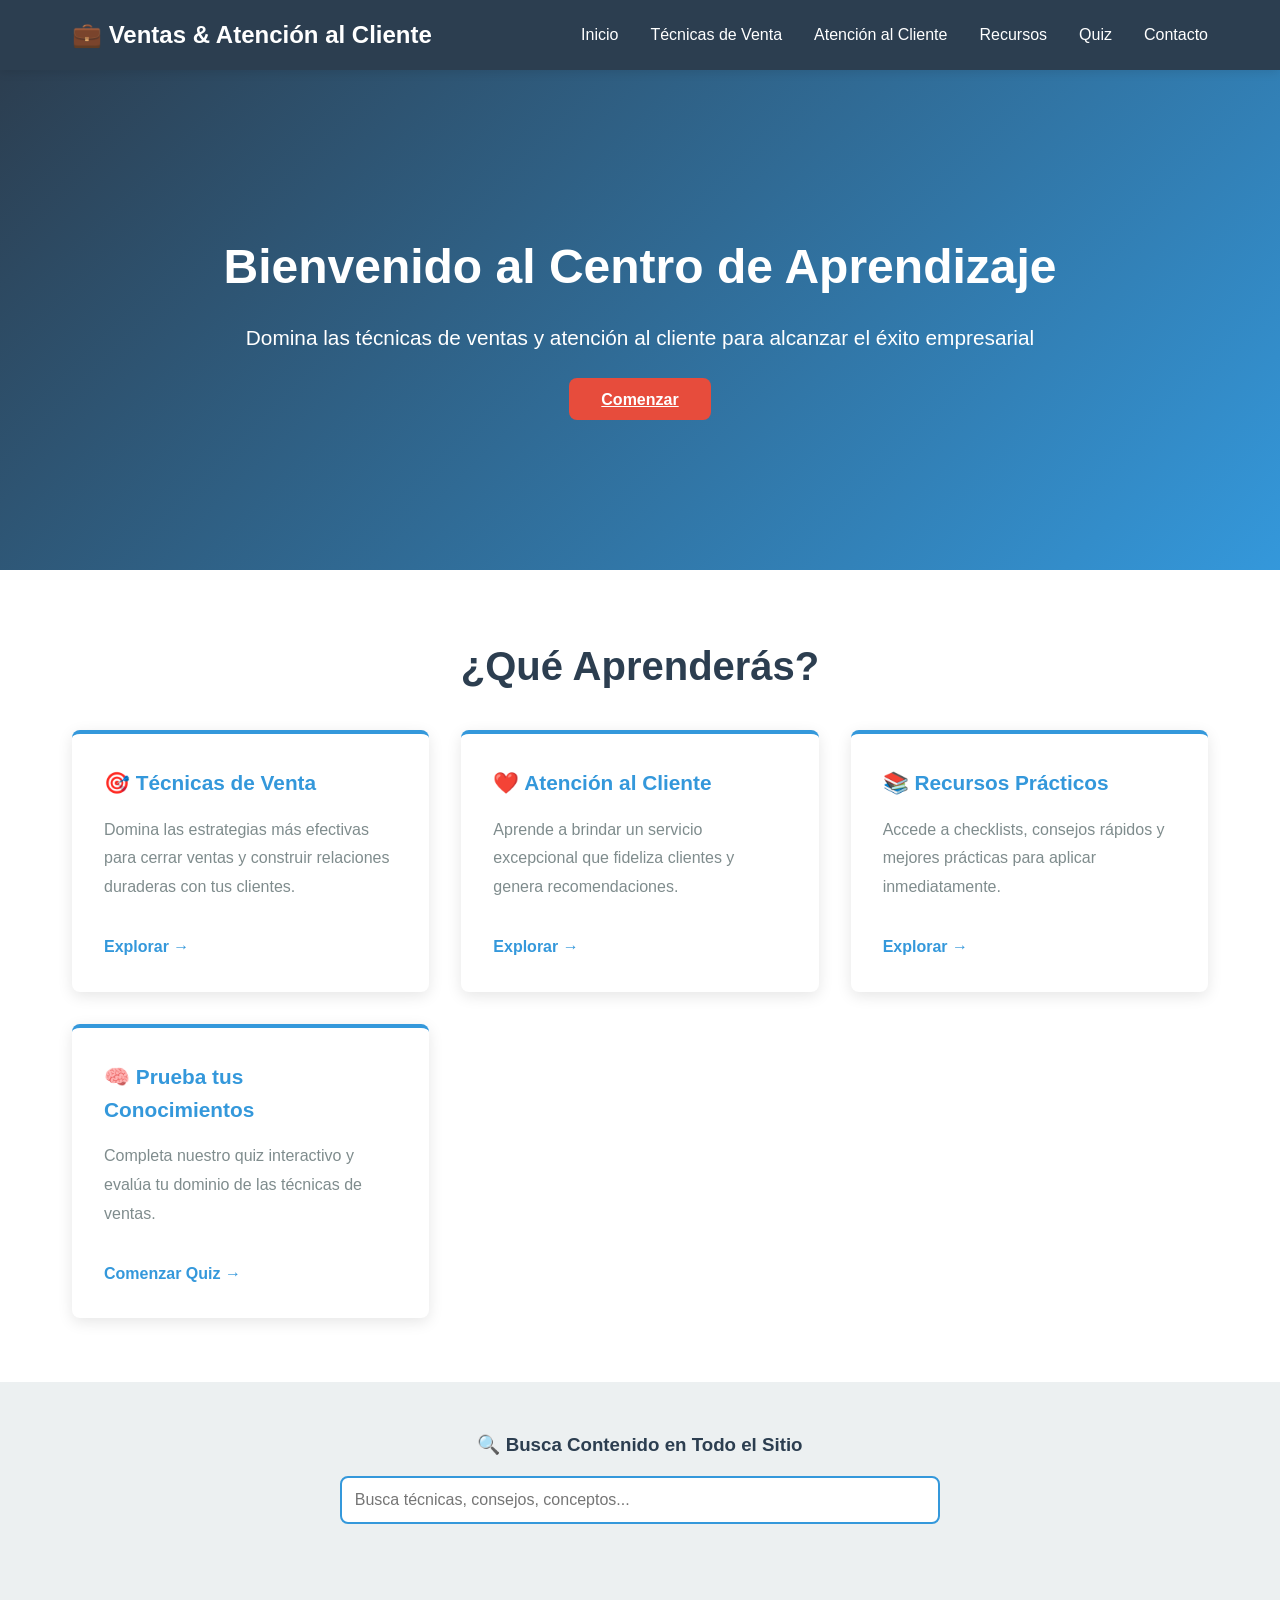
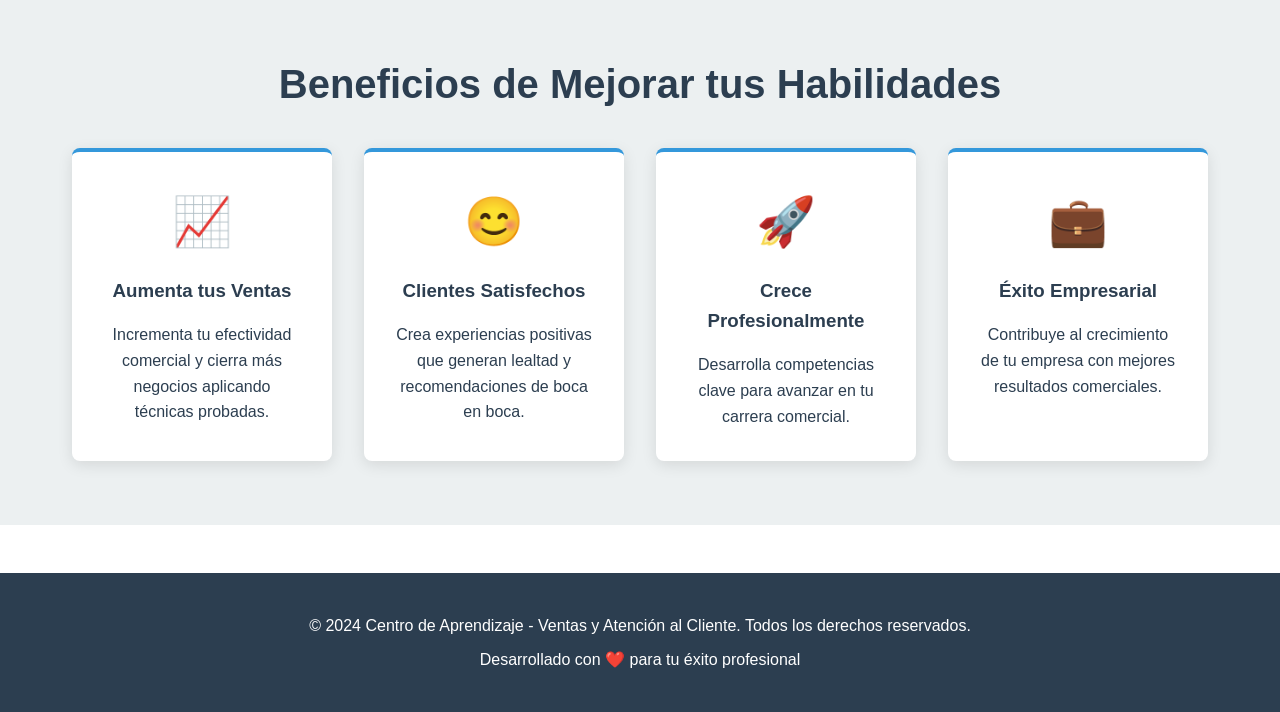
==== index.html @ 7750891f "Crear estructura inicial" ====
<!DOCTYPE html>
<html lang="es">
<head>
    <meta charset="UTF-8">
    <meta name="viewport" content="width=device-width, initial-scale=1.0">
    <title>Ventas y Atención al Cliente</title>
    <link rel="stylesheet" href="css/styles.css">
</head>
<body>
    <!-- Navegación -->
    <nav class="navbar">
        <div class="nav-container">
            <div class="logo">
                <h1>💼 Ventas & Atención al Cliente</h1>
            </div>
            <ul class="nav-menu">
                <li><a href="index.html" class="nav-link">Inicio</a></li>
                <li><a href="tecnicas-venta.html" class="nav-link">Técnicas de Venta</a></li>
                <li><a href="atencion-cliente.html" class="nav-link">Atención al Cliente</a></li>
                <li><a href="recursos.html" class="nav-link">Recursos</a></li>
                <li><a href="quiz.html" class="nav-link">Quiz</a></li>
                <li><a href="contacto.html" class="nav-link">Contacto</a></li>
            </ul>
            <div class="hamburger">
                <span></span>
                <span></span>
                <span></span>
            </div>
        </div>
    </nav>

    <!-- Sección Inicio -->
    <section class="hero">
        <div class="hero-content">
            <h2>Bienvenido al Centro de Aprendizaje</h2>
            <p>Domina las técnicas de ventas y atención al cliente para alcanzar el éxito empresarial</p>
            <a href="tecnicas-venta.html" class="cta-button">Comenzar</a>
        </div>
    </section>

    <!-- Sección de Características -->
    <section class="section">
        <div class="container">
            <h2>¿Qué Aprenderás?</h2>
            <div class="cards-grid">
                <div class="card">
                    <h3>🎯 Técnicas de Venta</h3>
                    <p>Domina las estrategias más efectivas para cerrar ventas y construir relaciones duraderas con tus clientes.</p>
                    <a href="tecnicas-venta.html" class="card-link">Explorar →</a>
                </div>

                <div class="card">
                    <h3>❤️ Atención al Cliente</h3>
                    <p>Aprende a brindar un servicio excepcional que fideliza clientes y genera recomendaciones.</p>
                    <a href="atencion-cliente.html" class="card-link">Explorar →</a>
                </div>

                <div class="card">
                    <h3>📚 Recursos Prácticos</h3>
                    <p>Accede a checklists, consejos rápidos y mejores prácticas para aplicar inmediatamente.</p>
                    <a href="recursos.html" class="card-link">Explorar →</a>
                </div>

                <div class="card">
                    <h3>🧠 Prueba tus Conocimientos</h3>
                    <p>Completa nuestro quiz interactivo y evalúa tu dominio de las técnicas de ventas.</p>
                    <a href="quiz.html" class="card-link">Comenzar Quiz →</a>
                </div>
            </div>
        </div>
    </section>

    <!-- Sección de Búsqueda Global -->
    <section class="search-section">
        <div class="search-container">
            <h3>🔍 Busca Contenido en Todo el Sitio</h3>
            <input type="text" id="searchInput" class="search-input" placeholder="Busca técnicas, consejos, conceptos...">
            <div id="searchResults" class="search-results"></div>
        </div>
    </section>

    <!-- Sección de Beneficios -->
    <section class="section alt-bg">
        <div class="container">
            <h2>Beneficios de Mejorar tus Habilidades</h2>
            <div class="benefits-grid">
                <div class="benefit-card">
                    <div class="benefit-icon">📈</div>
                    <h3>Aumenta tus Ventas</h3>
                    <p>Incrementa tu efectividad comercial y cierra más negocios aplicando técnicas probadas.</p>
                </div>

                <div class="benefit-card">
                    <div class="benefit-icon">😊</div>
                    <h3>Clientes Satisfechos</h3>
                    <p>Crea experiencias positivas que generan lealtad y recomendaciones de boca en boca.</p>
                </div>

                <div class="benefit-card">
                    <div class="benefit-icon">🚀</div>
                    <h3>Crece Profesionalmente</h3>
                    <p>Desarrolla competencias clave para avanzar en tu carrera comercial.</p>
                </div>

                <div class="benefit-card">
                    <div class="benefit-icon">💼</div>
                    <h3>Éxito Empresarial</h3>
                    <p>Contribuye al crecimiento de tu empresa con mejores resultados comerciales.</p>
                </div>
            </div>
        </div>
    </section>

    <!-- Footer -->
    <footer class="footer">
        <div class="footer-content">
            <p>&copy; 2024 Centro de Aprendizaje - Ventas y Atención al Cliente. Todos los derechos reservados.</p>
            <p>Desarrollado con ❤️ para tu éxito profesional</p>
        </div>
    </footer>

    <script src="js/script.js"></script>
</body>
</html>
---- css/styles.css ----
/* ==================== VARIABLES Y RESET ==================== */
:root {
    --primary-color: #2c3e50;
    --secondary-color: #3498db;
    --accent-color: #e74c3c;
    --success-color: #27ae60;
    --light-bg: #ecf0f1;
    --white: #ffffff;
    --text-dark: #2c3e50;
    --text-light: #7f8c8d;
    --border-radius: 8px;
    --transition: all 0.3s ease;
}

* {
    margin: 0;
    padding: 0;
    box-sizing: border-box;
}

html {
    scroll-behavior: smooth;
}

body {
    font-family: 'Segoe UI', Tahoma, Geneva, Verdana, sans-serif;
    color: var(--text-dark);
    line-height: 1.6;
    background-color: var(--white);
}

/* ==================== NAVEGACIÓN ==================== */
.navbar {
    background-color: var(--primary-color);
    color: var(--white);
    padding: 1rem 0;
    position: sticky;
    top: 0;
    z-index: 1000;
    box-shadow: 0 2px 10px rgba(0, 0, 0, 0.1);
}

.nav-container {
    max-width: 1200px;
    margin: 0 auto;
    padding: 0 2rem;
    display: flex;
    justify-content: space-between;
    align-items: center;
}

.logo h1 {
    font-size: 1.5rem;
    font-weight: 700;
}

.nav-menu {
    display: flex;
    list-style: none;
    gap: 2rem;
}

.nav-link {
    color: var(--white);
    text-decoration: none;
    transition: var(--transition);
    font-weight: 500;
}

.nav-link:hover {
    color: var(--secondary-color);
    border-bottom: 2px solid var(--secondary-color);
}

.hamburger {
    display: none;
    flex-direction: column;
    cursor: pointer;
}

.hamburger span {
    width: 25px;
    height: 3px;
    background-color: var(--white);
    margin: 5px 0;
    transition: var(--transition);
}

/* ==================== SECCIÓN HERO ==================== */
.hero {
    background: linear-gradient(135deg, var(--primary-color), var(--secondary-color));
    color: var(--white);
    padding: 6rem 2rem;
    text-align: center;
    min-height: 500px;
    display: flex;
    align-items: center;
    justify-content: center;
}

.hero-content h2 {
    font-size: 3rem;
    margin-bottom: 1rem;
    animation: fadeInDown 0.8s ease;
}

.hero-content p {
    font-size: 1.3rem;
    margin-bottom: 2rem;
    animation: fadeInUp 0.8s ease;
}

@keyframes fadeInDown {
    from {
        opacity: 0;
        transform: translateY(-30px);
    }
    to {
        opacity: 1;
        transform: translateY(0);
    }
}

@keyframes fadeInUp {
    from {
        opacity: 0;
        transform: translateY(30px);
    }
    to {
        opacity: 1;
        transform: translateY(0);
    }
}

/* ==================== BOTONES ==================== */
.cta-button {
    background-color: var(--accent-color);
    color: var(--white);
    border: none;
    padding: 0.8rem 2rem;
    font-size: 1rem;
    border-radius: var(--border-radius);
    cursor: pointer;
    transition: var(--transition);
    font-weight: 600;
}

.cta-button:hover {
    background-color: #c0392b;
    transform: translateY(-2px);
    box-shadow: 0 5px 15px rgba(231, 76, 60, 0.3);
}

/* ==================== SECCIÓN BÚSQUEDA ==================== */
.search-section {
    background-color: var(--light-bg);
    padding: 3rem 2rem;
    text-align: center;
}

.search-container {
    max-width: 600px;
    margin: 0 auto;
}

.search-container h3 {
    margin-bottom: 1rem;
    color: var(--primary-color);
}

.search-input {
    width: 100%;
    padding: 0.8rem;
    font-size: 1rem;
    border: 2px solid var(--secondary-color);
    border-radius: var(--border-radius);
    outline: none;
    transition: var(--transition);
}

.search-input:focus {
    border-color: var(--accent-color);
    box-shadow: 0 0 10px rgba(52, 152, 219, 0.2);
}

.search-results {
    margin-top: 1rem;
    text-align: left;
    max-height: 400px;
    overflow-y: auto;
}

.search-results-list {
    display: flex;
    flex-direction: column;
    gap: 0.5rem;
}

.search-result-item {
    background-color: var(--white);
    padding: 1rem;
    border-left: 4px solid var(--secondary-color);
    border-radius: var(--border-radius);
    cursor: pointer;
    transition: var(--transition);
    display: flex;
    justify-content: space-between;
    align-items: center;
    box-shadow: 0 2px 8px rgba(0, 0, 0, 0.08);
}

.search-result-item:hover {
    background-color: #f8f9fa;
    transform: translateX(5px);
    box-shadow: 0 4px 12px rgba(52, 152, 219, 0.15);
}

.result-content {
    display: flex;
    flex-direction: column;
    gap: 0.3rem;
    flex: 1;
}

.search-result-item strong {
    color: var(--secondary-color);
    font-size: 0.95rem;
}

.search-result-item small {
    color: var(--text-light);
    font-size: 0.85rem;
}

.result-icon {
    color: var(--secondary-color);
    font-weight: bold;
    margin-left: 1rem;
    font-size: 1.2rem;
}

.search-counter {
    margin-top: 1rem;
    padding: 0.8rem;
    background-color: #f0f7ff;
    border-radius: var(--border-radius);
    text-align: center;
    font-size: 0.9rem;
    color: var(--text-light);
    font-weight: 500;
}

.no-results {
    color: var(--text-light);
    padding: 1rem;
    text-align: center;
    font-style: italic;
}

/* ==================== CONTENEDOR Y SECCIONES ==================== */
.container {
    max-width: 1200px;
    margin: 0 auto;
    padding: 0 2rem;
}

.section {
    padding: 4rem 2rem;
}

.section h2 {
    font-size: 2.5rem;
    margin-bottom: 2rem;
    text-align: center;
    color: var(--primary-color);
}

.alt-bg {
    background-color: var(--light-bg);
}

/* ==================== GRID DE TARJETAS ==================== */
.cards-grid {
    display: grid;
    grid-template-columns: repeat(auto-fit, minmax(300px, 1fr));
    gap: 2rem;
    margin-top: 2rem;
}

.card {
    background-color: var(--white);
    border-radius: var(--border-radius);
    padding: 2rem;
    box-shadow: 0 4px 15px rgba(0, 0, 0, 0.1);
    transition: var(--transition);
    border-top: 4px solid var(--secondary-color);
}

.card:hover {
    transform: translateY(-10px);
    box-shadow: 0 8px 25px rgba(0, 0, 0, 0.15);
}

.card h3 {
    color: var(--secondary-color);
    margin-bottom: 1rem;
    font-size: 1.3rem;
}

.card p {
    color: var(--text-light);
    margin-bottom: 1rem;
    line-height: 1.8;
}

.card ul {
    list-style: none;
    padding-left: 0;
}

.card li {
    padding: 0.5rem 0;
    padding-left: 1.5rem;
    position: relative;
    color: var(--text-dark);
}

.card li:before {
    content: "→";
    position: absolute;
    left: 0;
    color: var(--accent-color);
    font-weight: bold;
}

/* ==================== GRID DE RECURSOS ==================== */
.resources-grid {
    display: grid;
    grid-template-columns: repeat(auto-fit, minmax(280px, 1fr));
    gap: 2rem;
    margin-top: 2rem;
}

.resource-card {
    background-color: var(--white);
    padding: 2rem;
    border-radius: var(--border-radius);
    box-shadow: 0 4px 15px rgba(0, 0, 0, 0.1);
    border-left: 5px solid var(--success-color);
}

.resource-card h3 {
    color: var(--primary-color);
    margin-bottom: 1rem;
}

.resource-card ul {
    list-style: none;
}

.resource-card li {
    padding: 0.5rem 0;
    color: var(--text-dark);
}

/* ==================== QUIZ ==================== */
.quiz-intro {
    text-align: center;
    font-size: 1.1rem;
    color: var(--text-light);
    margin-bottom: 2rem;
}

.quiz-container {
    max-width: 800px;
    margin: 0 auto;
}

.quiz-question {
    background-color: var(--white);
    padding: 2rem;
    margin-bottom: 2rem;
    border-radius: var(--border-radius);
    box-shadow: 0 4px 15px rgba(0, 0, 0, 0.1);
    border-left: 4px solid var(--secondary-color);
}

.quiz-question h4 {
    color: var(--primary-color);
    margin-bottom: 1rem;
    font-size: 1.1rem;
}

.quiz-options {
    display: flex;
    flex-direction: column;
    gap: 0.8rem;
}

.quiz-option {
    display: flex;
    align-items: center;
}

.quiz-option input[type="radio"] {
    margin-right: 0.8rem;
    cursor: pointer;
    width: 18px;
    height: 18px;
}

.quiz-option label {
    cursor: pointer;
    flex: 1;
    padding: 0.5rem;
    border-radius: var(--border-radius);
    transition: var(--transition);
}

.quiz-option input[type="radio"]:checked + label {
    background-color: var(--secondary-color);
    color: var(--white);
}

.quiz-button {
    text-align: center;
    margin-top: 2rem;
}

.quiz-results {
    background-color: var(--light-bg);
    padding: 2rem;
    border-radius: var(--border-radius);
    text-align: center;
    border: 2px solid var(--success-color);
}

.quiz-results h3 {
    color: var(--primary-color);
    margin-bottom: 1rem;
}

.quiz-results p {
    font-size: 1.2rem;
    margin-bottom: 1rem;
}

#resultScore {
    font-size: 2rem;
    font-weight: bold;
    color: var(--success-color);
}

/* ==================== FORMULARIO DE CONTACTO ==================== */
.contact-form {
    max-width: 600px;
    margin: 2rem auto;
    background-color: var(--white);
    padding: 2rem;
    border-radius: var(--border-radius);
    box-shadow: 0 4px 15px rgba(0, 0, 0, 0.1);
}

.form-group {
    margin-bottom: 1.5rem;
}

.form-group label {
    display: block;
    margin-bottom: 0.5rem;
    color: var(--primary-color);
    font-weight: 600;
}

.form-group input,
.form-group select,
.form-group textarea {
    width: 100%;
    padding: 0.8rem;
    border: 1px solid #bdc3c7;
    border-radius: var(--border-radius);
    font-size: 1rem;
    font-family: inherit;
    transition: var(--transition);
}

.form-group input:focus,
.form-group select:focus,
.form-group textarea:focus {
    outline: none;
    border-color: var(--secondary-color);
    box-shadow: 0 0 10px rgba(52, 152, 219, 0.2);
}

.form-message {
    margin-top: 1rem;
    text-align: center;
    font-weight: 600;
    padding: 1rem;
    border-radius: var(--border-radius);
    display: none;
}

.form-message.success {
    background-color: #d4edda;
    color: #155724;
    display: block;
}

.form-message.error {
    background-color: #f8d7da;
    color: #721c24;
    display: block;
}

/* ==================== FOOTER ==================== */
.footer {
    background-color: var(--primary-color);
    color: var(--white);
    text-align: center;
    padding: 2rem;
    margin-top: 3rem;
}

.footer-content p {
    margin: 0.5rem 0;
}

/* ==================== RESPONSIVE DESIGN ==================== */
@media (max-width: 768px) {
    .hamburger {
        display: flex;
    }

    .nav-menu {
        display: none;
        position: absolute;
        top: 70px;
        left: 0;
        width: 100%;
        background-color: var(--primary-color);
        flex-direction: column;
        gap: 0;
        padding: 1rem 0;
    }

    .nav-menu.active {
        display: flex;
    }

    .nav-menu li {
        padding: 0.8rem 2rem;
        border-bottom: 1px solid rgba(255, 255, 255, 0.1);
    }

    .hero-content h2 {
        font-size: 2rem;
    }

    .hero-content p {
        font-size: 1.1rem;
    }

    .hero {
        padding: 4rem 2rem;
        min-height: 350px;
    }

    .section h2 {
        font-size: 2rem;
    }

    .cards-grid {
        grid-template-columns: 1fr;
    }

    .resources-grid {
        grid-template-columns: 1fr;
    }

    .search-input {
        font-size: 16px; /* Evita zoom en iOS */
    }

    .quiz-options {
        gap: 1rem;
    }
}

@media (max-width: 768px) {
    [style*="display: grid; grid-template-columns: 1fr 1fr"] {
        grid-template-columns: 1fr !important;
    }
}

@media (max-width: 480px) {
    .nav-container {
        padding: 0 1rem;
    }

    .logo h1 {
        font-size: 1.2rem;
    }

    .hero-content h2 {
        font-size: 1.5rem;
    }

    .hero-content p {
        font-size: 1rem;
    }

    .section {
        padding: 2rem 1rem;
    }

    .section h2 {
        font-size: 1.5rem;
    }

    .card {
        padding: 1.5rem;
    }

    .contact-form {
        padding: 1.5rem;
    }

    .cta-button {
        padding: 0.7rem 1.5rem;
        font-size: 0.9rem;
    }

    .benefit-card,
    .tip-card,
    .phrase-card,
    .metric-card,
    .info-card,
    .faq-item,
    .testimonial-card {
        padding: 1.5rem;
    }
}

/* ==================== ANIMACIONES ==================== */
@keyframes slideIn {
    from {
        opacity: 0;
        transform: translateX(-50px);
    }
    to {
        opacity: 1;
        transform: translateX(0);
    }
}

.card {
    animation: slideIn 0.6s ease;
}

/* ==================== GRILLAS ADICIONALES ==================== */
.benefits-grid {
    display: grid;
    grid-template-columns: repeat(auto-fit, minmax(250px, 1fr));
    gap: 2rem;
    margin-top: 2rem;
}

.benefit-card {
    background-color: var(--white);
    padding: 2rem;
    border-radius: var(--border-radius);
    box-shadow: 0 4px 15px rgba(0, 0, 0, 0.1);
    text-align: center;
    border-top: 4px solid var(--secondary-color);
}

.benefit-icon {
    font-size: 3rem;
    margin-bottom: 1rem;
}

.benefit-card h3 {
    color: var(--primary-color);
    margin-bottom: 1rem;
}

.tips-grid {
    display: grid;
    grid-template-columns: repeat(auto-fit, minmax(280px, 1fr));
    gap: 2rem;
    margin-top: 2rem;
}

.tip-card {
    background-color: var(--white);
    padding: 1.5rem;
    border-radius: var(--border-radius);
    border-left: 4px solid var(--accent-color);
    box-shadow: 0 4px 15px rgba(0, 0, 0, 0.1);
}

.tip-card h4 {
    color: var(--secondary-color);
    margin-bottom: 0.8rem;
}

.attitudes-grid {
    display: grid;
    grid-template-columns: repeat(auto-fit, minmax(200px, 1fr));
    gap: 1.5rem;
    margin-top: 2rem;
}

.attitude-card {
    background-color: var(--white);
    padding: 1.5rem;
    border-radius: var(--border-radius);
    box-shadow: 0 4px 15px rgba(0, 0, 0, 0.1);
    border-top: 3px solid var(--success-color);
    text-align: center;
}

.attitude-card h4 {
    color: var(--primary-color);
    margin-bottom: 0.5rem;
}

.phrases-grid {
    display: grid;
    grid-template-columns: repeat(auto-fit, minmax(250px, 1fr));
    gap: 2rem;
    margin-top: 2rem;
}

.phrase-card {
    background-color: var(--white);
    padding: 1.5rem;
    border-radius: var(--border-radius);
    box-shadow: 0 4px 15px rgba(0, 0, 0, 0.1);
    border-left: 4px solid var(--secondary-color);
}

.phrase-card h4 {
    color: var(--primary-color);
    margin-bottom: 1rem;
}

.phrase-card ul {
    list-style: none;
    padding: 0;
}

.phrase-card li {
    padding: 0.5rem 0;
    color: var(--text-dark);
    font-size: 0.95rem;
}

.metrics-grid {
    display: grid;
    grid-template-columns: repeat(auto-fit, minmax(250px, 1fr));
    gap: 2rem;
    margin-top: 2rem;
}

.metric-card {
    background-color: var(--white);
    padding: 2rem;
    border-radius: var(--border-radius);
    box-shadow: 0 4px 15px rgba(0, 0, 0, 0.1);
    border-top: 4px solid var(--accent-color);
}

.metric-card h4 {
    color: var(--secondary-color);
    margin-bottom: 0.8rem;
}

.info-grid {
    display: grid;
    grid-template-columns: repeat(auto-fit, minmax(200px, 1fr));
    gap: 2rem;
    margin-top: 2rem;
}

.info-card {
    background-color: var(--white);
    padding: 1.5rem;
    border-radius: var(--border-radius);
    box-shadow: 0 4px 15px rgba(0, 0, 0, 0.1);
    text-align: center;
}

.info-card h4 {
    color: var(--secondary-color);
    margin-bottom: 0.5rem;
}

.contact-info {
    background-color: var(--light-bg);
    padding: 2rem;
    border-radius: var(--border-radius);
}

.info-item {
    margin-bottom: 2rem;
    padding-bottom: 1.5rem;
    border-bottom: 1px solid #bdc3c7;
}

.info-item:last-child {
    border-bottom: none;
    margin-bottom: 0;
    padding-bottom: 0;
}

.info-item h4 {
    color: var(--secondary-color);
    margin-bottom: 0.5rem;
}

.faq-grid {
    display: grid;
    grid-template-columns: repeat(auto-fit, minmax(280px, 1fr));
    gap: 2rem;
    margin-top: 2rem;
}

.faq-item {
    background-color: var(--white);
    padding: 1.5rem;
    border-radius: var(--border-radius);
    box-shadow: 0 4px 15px rgba(0, 0, 0, 0.1);
    border-left: 4px solid var(--secondary-color);
}

.faq-item h4 {
    color: var(--primary-color);
    margin-bottom: 0.8rem;
}

.testimonials-grid {
    display: grid;
    grid-template-columns: repeat(auto-fit, minmax(280px, 1fr));
    gap: 2rem;
    margin-top: 2rem;
}

.testimonial-card {
    background-color: var(--white);
    padding: 2rem;
    border-radius: var(--border-radius);
    box-shadow: 0 4px 15px rgba(0, 0, 0, 0.1);
    border-top: 4px solid var(--success-color);
}

.testimonial-card .stars {
    font-size: 1.2rem;
    margin-bottom: 1rem;
}

.testimonial-card p {
    font-style: italic;
    color: var(--text-light);
    margin-bottom: 1rem;
    line-height: 1.8;
}

.testimonial-card h4 {
    color: var(--secondary-color);
    font-size: 0.95rem;
}

.card-link {
    display: inline-block;
    margin-top: 1rem;
    color: var(--secondary-color);
    text-decoration: none;
    font-weight: 600;
    transition: var(--transition);
}

.card-link:hover {
    color: var(--accent-color);
    transform: translateX(5px);
}

/* ==================== ACCESIBILIDAD ==================== */
@media (prefers-reduced-motion: reduce) {
    * {
        animation-duration: 0.01ms !important;
        animation-iteration-count: 1 !important;
        transition-duration: 0.01ms !important;
    }
}
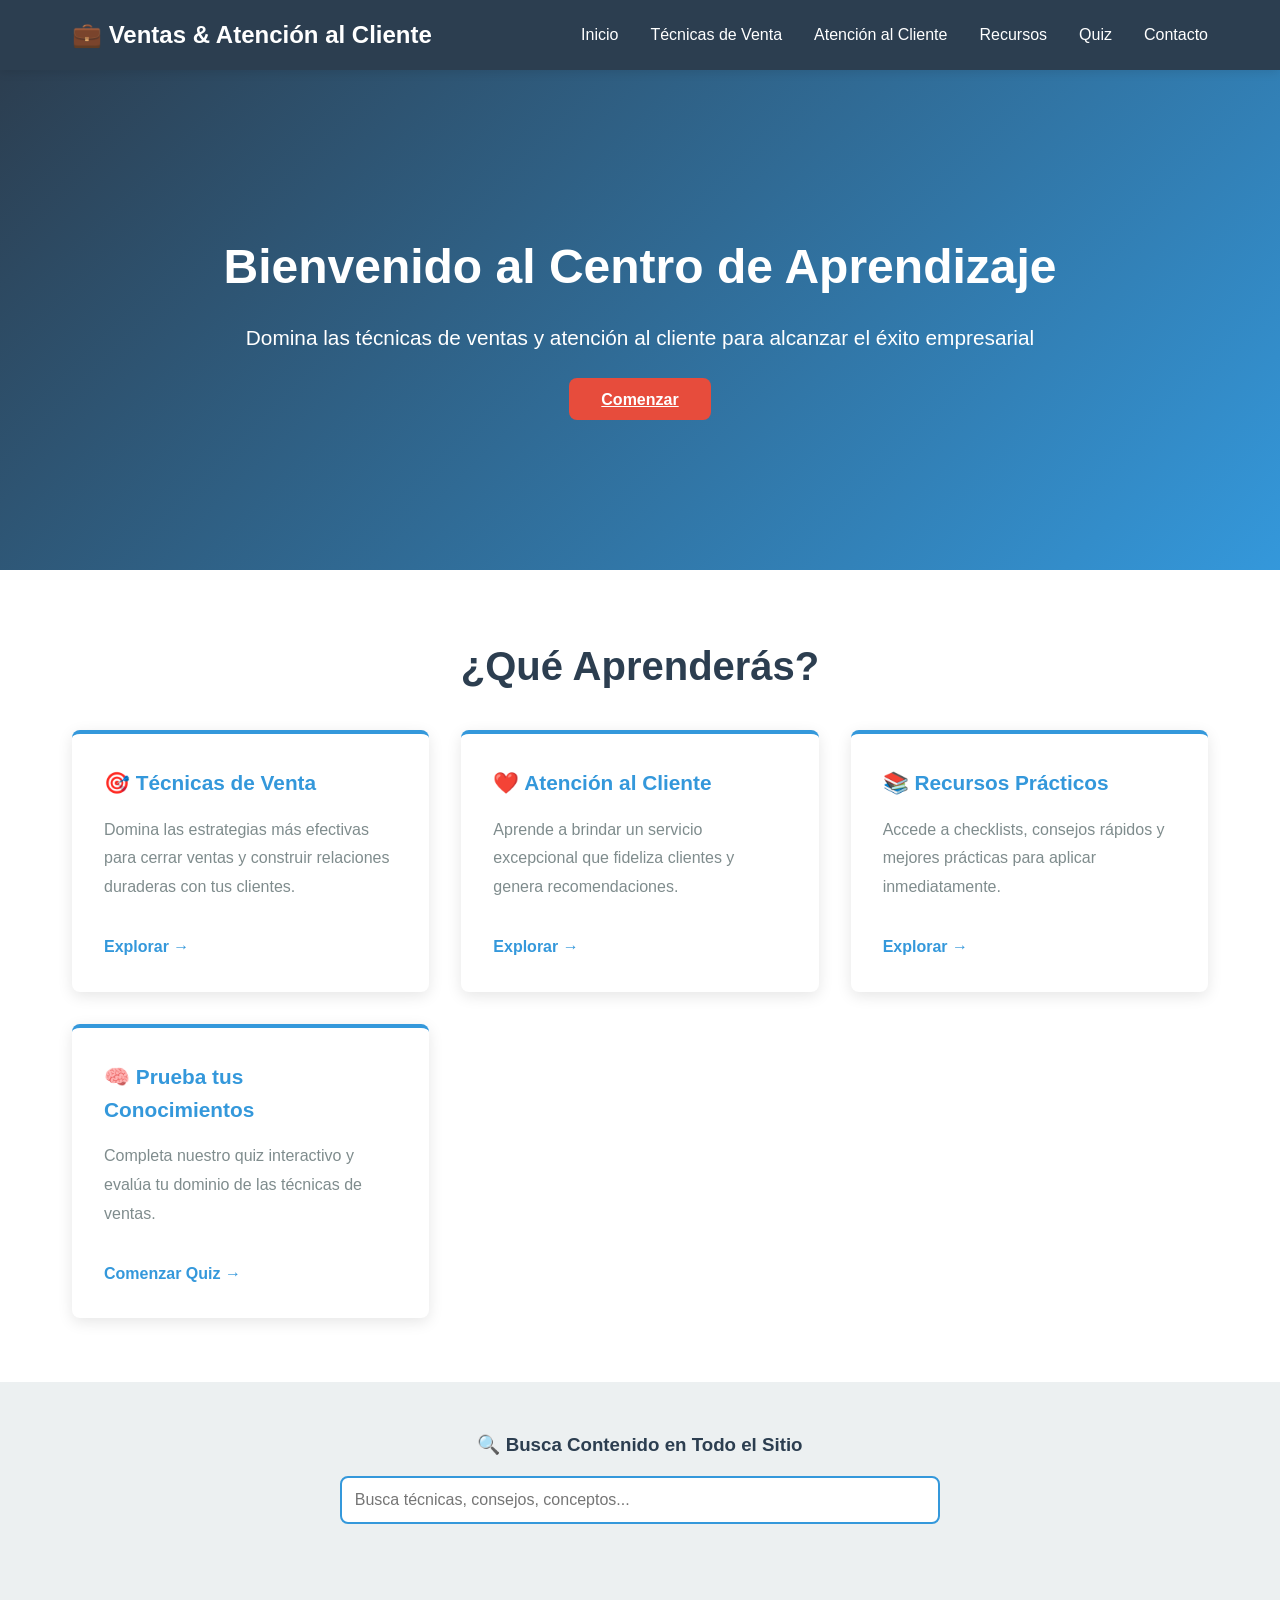
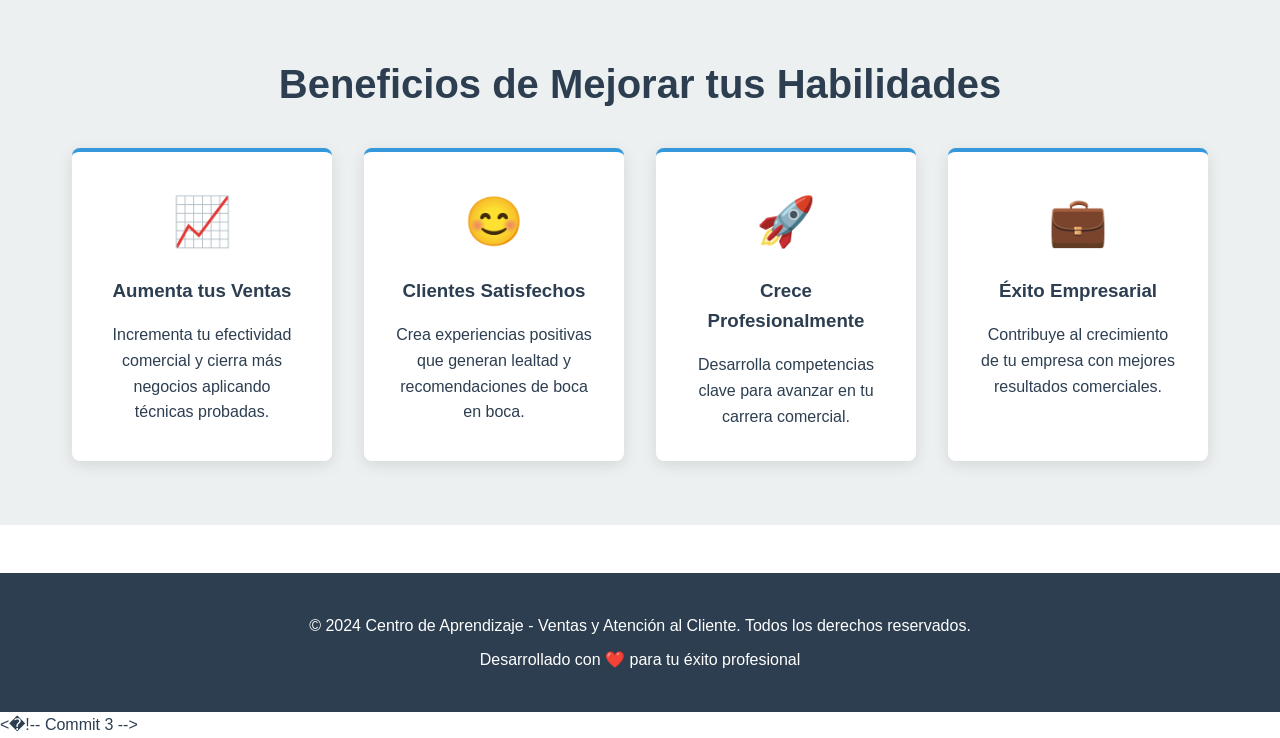
==== commit a86a6877: "Actualizar página de inicio" ====
--- a/index.html
+++ b/index.html
@@ -122,3 +122,6 @@
     <script src="js/script.js"></script>
 </body>
 </html>
+< ! - -   C o m m i t   3   - - > + 
+ 
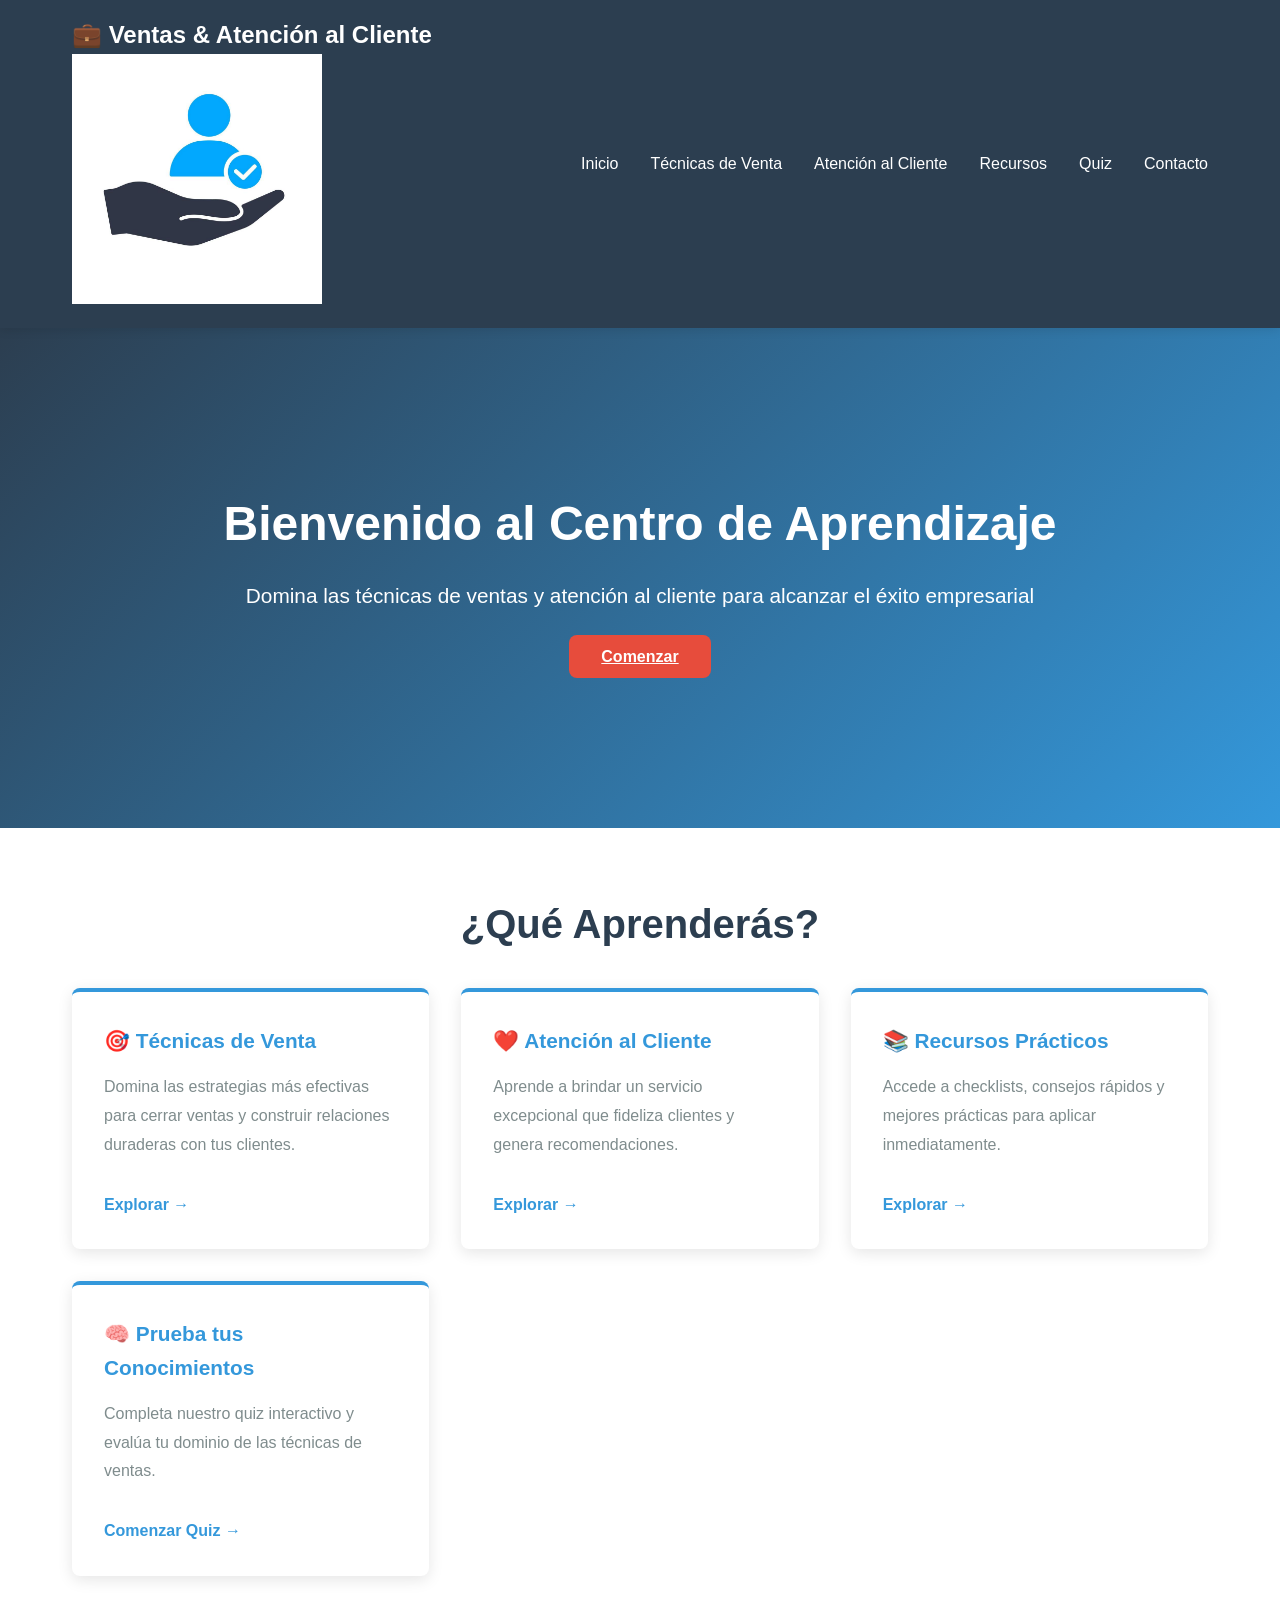
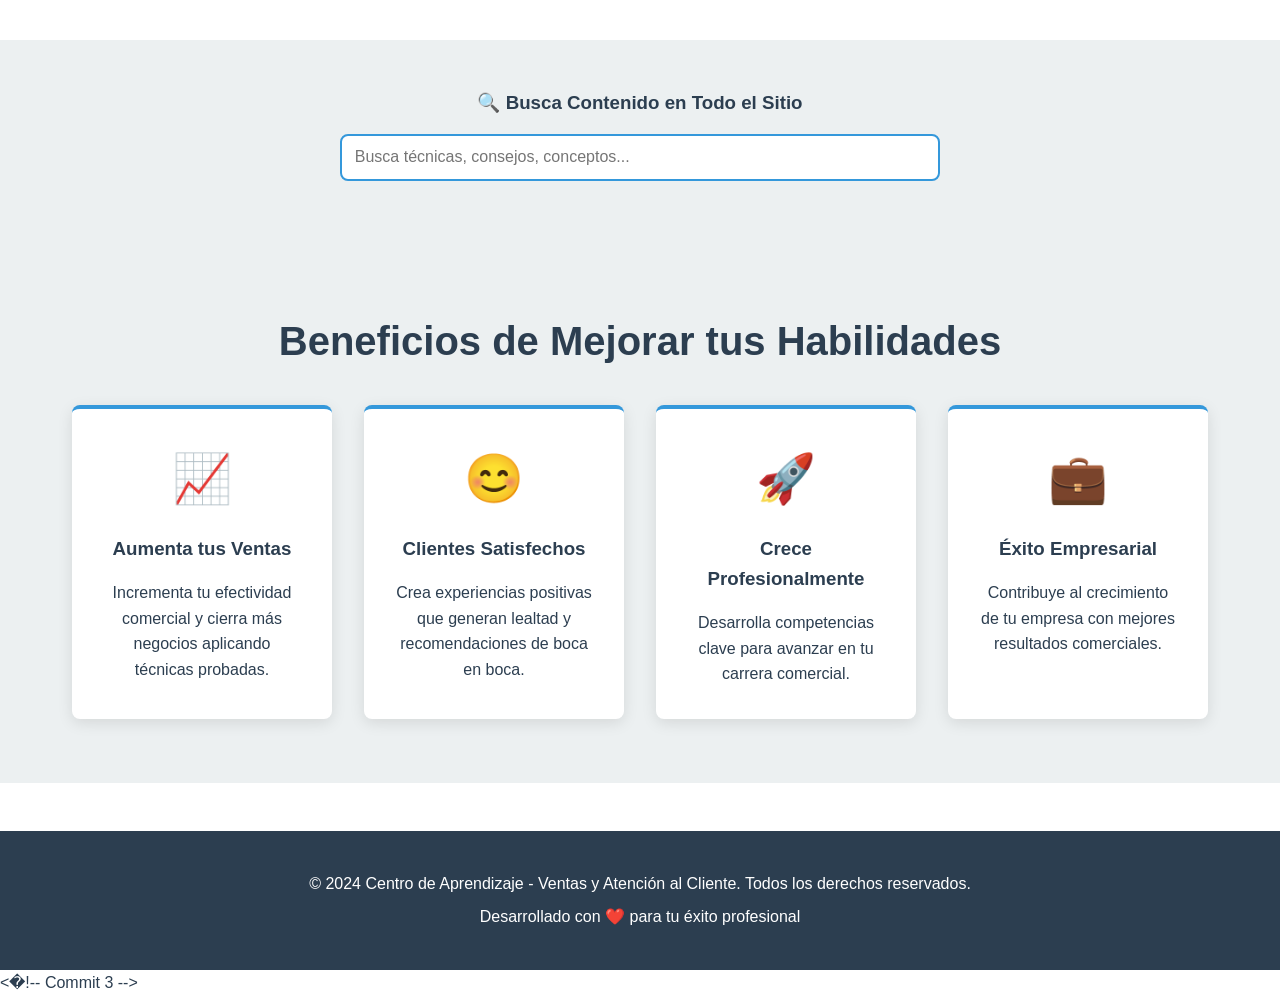
==== commit d67142a1: "Agregar imagen al encabezado" ====
--- a/index.html
+++ b/index.html
@@ -7,11 +7,13 @@
     <link rel="stylesheet" href="css/styles.css">
 </head>
 <body>
+    
     <!-- Navegación -->
     <nav class="navbar">
         <div class="nav-container">
             <div class="logo">
                 <h1>💼 Ventas & Atención al Cliente</h1>
+                <img src="images/icon-of-customer-care-suitable-for-design-element-of-customer-service-app-and-user-satisfaction-symbol-free-vector.jpg" alt="Atención al cliente" width="250">
             </div>
             <ul class="nav-menu">
                 <li><a href="index.html" class="nav-link">Inicio</a></li>
@@ -122,6 +124,6 @@
     <script src="js/script.js"></script>
 </body>
 </html>
-< ! - -   C o m m i t   3   - - > +< ! - -   C o m m i t   3   - - > 
  
  
--- a/css/styles.css
+++ b/css/styles.css
@@ -894,3 +894,6 @@
         transition-duration: 0.01ms !important;
     }
 }
+/ *   C o m m i t   5   * / + 
+ 
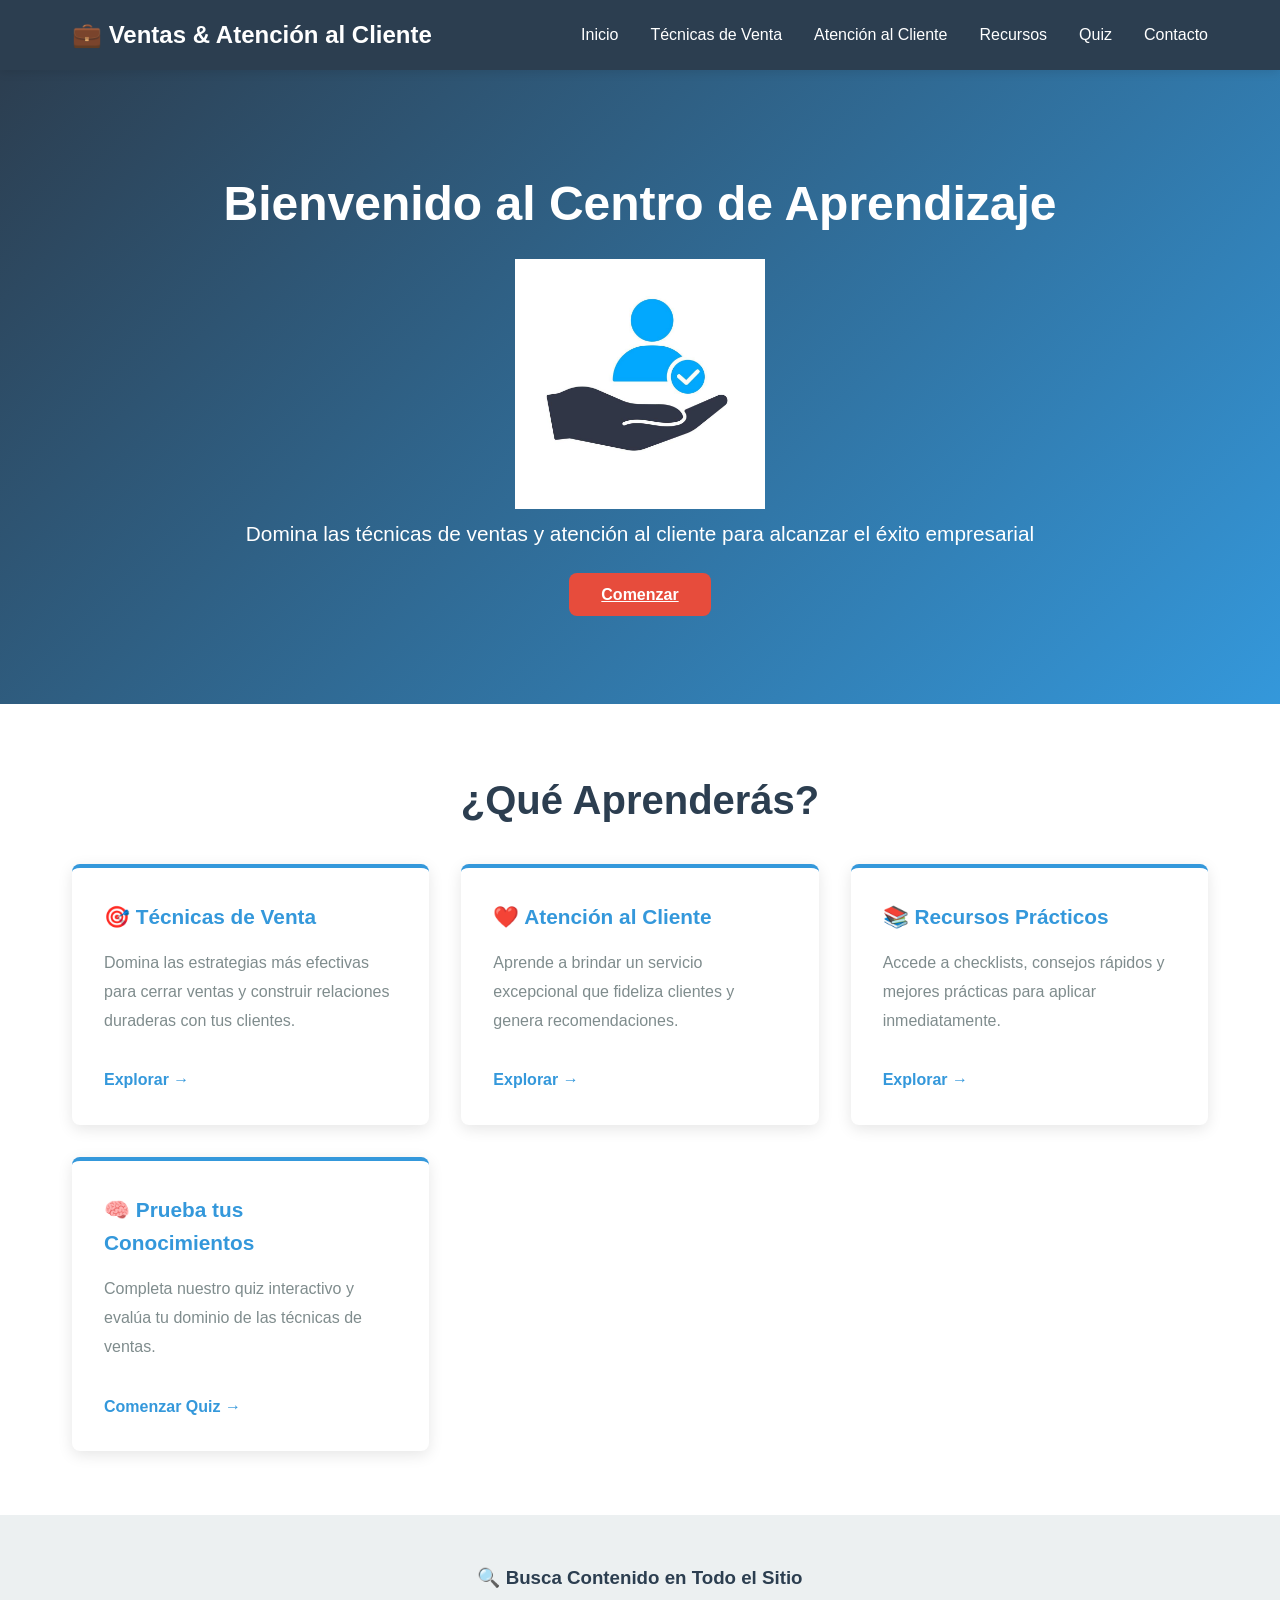
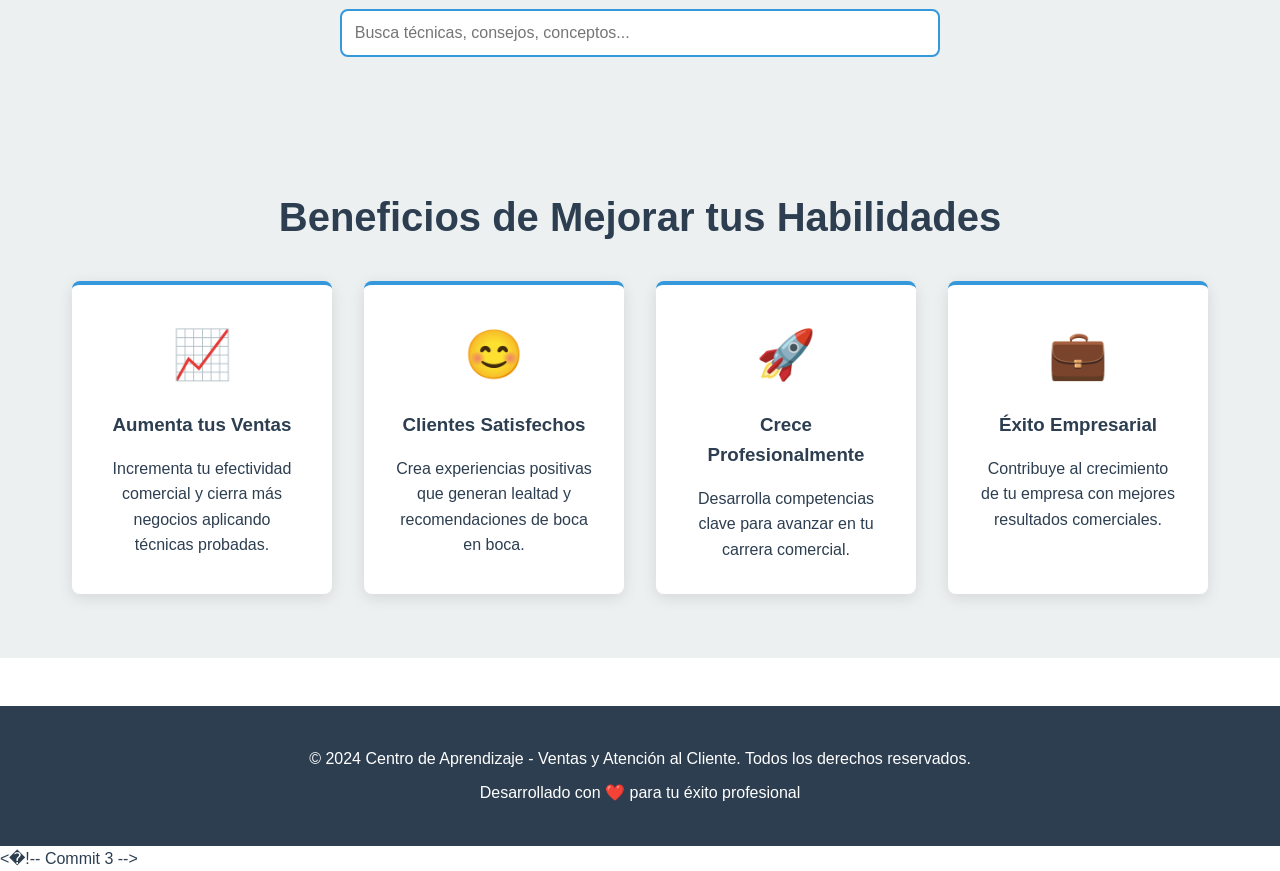
==== commit 0a91d8e1: "mover imagen al inicio" ====
--- a/index.html
+++ b/index.html
@@ -13,7 +13,6 @@
         <div class="nav-container">
             <div class="logo">
                 <h1>💼 Ventas & Atención al Cliente</h1>
-                <img src="images/icon-of-customer-care-suitable-for-design-element-of-customer-service-app-and-user-satisfaction-symbol-free-vector.jpg" alt="Atención al cliente" width="250">
             </div>
             <ul class="nav-menu">
                 <li><a href="index.html" class="nav-link">Inicio</a></li>
@@ -35,6 +34,8 @@
     <section class="hero">
         <div class="hero-content">
             <h2>Bienvenido al Centro de Aprendizaje</h2>
+            <img src="images/icon-of-customer-care-suitable-for-design-element-of-customer-service-app-and-user-satisfaction-symbol-free-vector.jpg" alt="Atención al cliente" width="250">
+           
             <p>Domina las técnicas de ventas y atención al cliente para alcanzar el éxito empresarial</p>
             <a href="tecnicas-venta.html" class="cta-button">Comenzar</a>
         </div>
